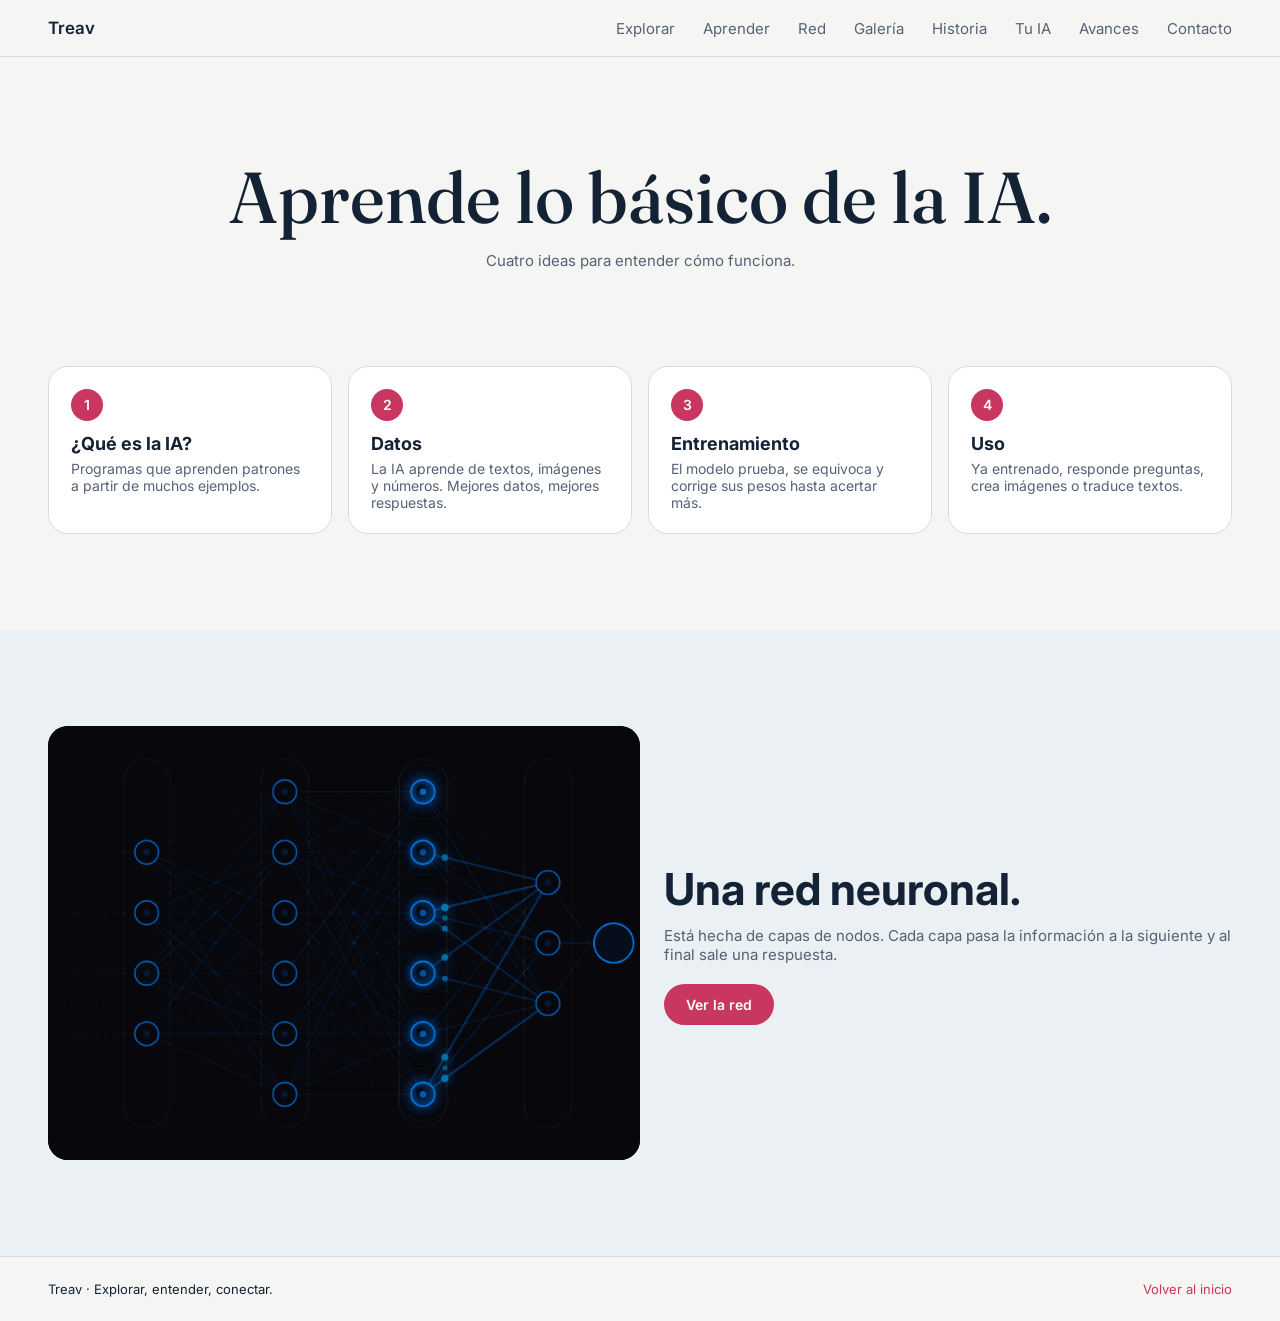
==== aprender.html @ 67cacda9 "Finalizacion 22 nov: subpaginas aprender y galeria realizadas de manera simple con su css" ====
<!DOCTYPE html>
<html lang="es">
<head>
<meta charset="UTF-8">
<meta name="viewport" content="width=device-width, initial-scale=1.0">
<title>Aprender · Treav</title>
<link rel="preconnect" href="https://fonts.googleapis.com">
<link rel="preconnect" href="https://fonts.gstatic.com" crossorigin>
<link href="https://fonts.googleapis.com/css2?family=Fraunces:opsz,wght@9..144,500&family=Inter:wght@400;500;600;700&display=swap" rel="stylesheet">
<link rel="stylesheet" href="css/estilos.css">
<link rel="stylesheet" href="css/aprender.css">
</head>
<body>
<header class="superior">
<a class="logo" href="index.html">
<h1>Treav</h1>
</a>
<nav class="menu">
<a href="index.html">Explorar</a>
<a href="aprender.html">Aprender</a>
<a href="index.html#red">Red</a>
<a href="galeria.html">Galería</a>
<a href="#">Historia</a>
<a href="#">Tu IA</a>
<a href="#">Avances</a>
<a href="#">Contacto</a>
</nav>
</header>

<main>

<section class="pagina-cabecera">
<h2 class="pagina-titulo">Aprende lo básico de la IA.</h2>
<p class="seccion-texto">Cuatro ideas para entender cómo funciona.</p>
</section>

<section class="seccion">
<div class="lecciones">
<div class="leccion">
<span class="leccion-numero">1</span>
<h3>¿Qué es la IA?</h3>
<p>Programas que aprenden patrones a partir de muchos ejemplos.</p>
</div>
<div class="leccion">
<span class="leccion-numero">2</span>
<h3>Datos</h3>
<p>La IA aprende de textos, imágenes y números. Mejores datos, mejores respuestas.</p>
</div>
<div class="leccion">
<span class="leccion-numero">3</span>
<h3>Entrenamiento</h3>
<p>El modelo prueba, se equivoca y corrige sus pesos hasta acertar más.</p>
</div>
<div class="leccion">
<span class="leccion-numero">4</span>
<h3>Uso</h3>
<p>Ya entrenado, responde preguntas, crea imágenes o traduce textos.</p>
</div>
</div>
</section>

<section class="seccion seccion-alterna">
<div class="explicacion">
<img class="explicacion-imagen" src="img/red-neuronal.gif" alt="Animación de una red neuronal con capas de nodos">
<div>
<h2 class="seccion-titulo">Una red neuronal.</h2>
<p class="seccion-texto">Está hecha de capas de nodos. Cada capa pasa la información a la siguiente y al final sale una respuesta.</p>
<a class="boton boton-principal explicacion-boton" href="index.html#red">Ver la red</a>
</div>
</div>
</section>

</main>

<footer class="pie">
<p>Treav · Explorar, entender, conectar.</p>
<a href="index.html">Volver al inicio</a>
</footer>
</body>
</html>
---- css/estilos.css ----
:root {
--fondo: RGB(245,246,243);
--fondo-alterno: RGB(234,240,244);
--blanco: RGB(255,255,255);
--tinta: RGB(20,34,53);
--gris: RGB(85,98,116);
--borde: RGB(214,220,226);
--rosa: RGB(201,54,96);
--rosa-oscuro: RGB(168,41,79);
--verde: RGB(37,211,102);
--pantalla: RGB(18,20,29);
}
* {
margin: 0;
padding: 0;
box-sizing: border-box;
}
body {
background-color: var(--fondo);
color: var(--tinta);
font-family: 'Inter', sans-serif;
}
.superior {
background-color: var(--fondo);
display: flex;
flex-wrap: wrap;
align-items: center;
justify-content: space-between;
gap: 12px;
padding: 14px 20px;
border-bottom: 1px solid var(--borde);
}
.logo {
text-decoration: none;
}
.superior h1 {
font-size: 15px;
font-weight: 600;
color: var(--tinta);
}
.menu {
width: 100%;
display: flex;
flex-wrap: wrap;
gap: 8px 16px;
}
.menu a {
font-size: 13px;
color: var(--gris);
text-decoration: none;
transition: color 0.2s;
}
.menu a:hover {
color: var(--rosa);
}
.portada {
position: relative;
overflow: hidden;
padding: 72px 20px 56px;
text-align: center;
}
.portada-red {
position: absolute;
top: 0;
left: 0;
width: 100%;
height: 100%;
object-fit: cover;
filter: invert(1);
mix-blend-mode: multiply;
}
.portada-esfera {
position: absolute;
top: 50%;
left: 50%;
width: 320px;
height: 320px;
transform: translate(-50%, -55%);
border-radius: 50%;
object-fit: cover;
filter: invert(1);
mix-blend-mode: multiply;
}
.portada-contenido {
position: relative;
}
.portada-titulo {
font-family: 'Fraunces', serif;
font-size: 40px;
font-weight: 500;
line-height: 1.05;
max-width: 760px;
margin: 0 auto;
}
.portada-texto {
font-size: 18px;
color: var(--gris);
margin-top: 16px;
}
.desliza {
font-size: 12px;
color: var(--gris);
margin-top: 28px;
}
.botones {
display: flex;
flex-wrap: wrap;
justify-content: center;
gap: 12px;
margin-top: 28px;
}
.boton {
display: inline-block;
padding: 12px 22px;
border-radius: 30px;
font-size: 14px;
font-weight: 600;
text-decoration: none;
}
.boton-principal {
background-color: var(--rosa);
color: var(--blanco);
}
.boton-principal:hover {
background-color: var(--rosa-oscuro);
}
.boton-secundario {
background-color: var(--fondo-alterno);
color: var(--tinta);
border: 1px solid var(--borde);
}
.boton-blanco {
background-color: var(--blanco);
color: var(--rosa);
}
.boton-borde {
color: var(--blanco);
border: 1px solid var(--blanco);
}
.boton-whatsapp {
display: flex;
align-items: center;
gap: 8px;
background-color: var(--verde);
color: var(--tinta);
}
.boton-whatsapp img {
width: 18px;
}
.seccion {
padding: 56px 20px;
}
.seccion-alterna {
background-color: var(--fondo-alterno);
}
.seccion-titulo {
font-size: 28px;
font-weight: 700;
}
.seccion-texto {
font-size: 15px;
color: var(--gris);
margin-top: 10px;
}
.centrado {
text-align: center;
}
.mapa {
display: flex;
flex-wrap: wrap;
justify-content: center;
gap: 12px;
margin-top: 28px;
padding: 40px 20px;
background-color: var(--blanco);
border-radius: 24px;
}
.nodo {
padding: 10px 18px;
border-radius: 30px;
border: 1px solid var(--borde);
font-size: 13px;
font-weight: 600;
color: var(--tinta);
text-decoration: none;
}
.nodo:hover {
color: var(--rosa);
border-color: var(--rosa);
}
.nodo-activo {
background-color: var(--rosa);
color: var(--blanco);
}
.cabecera {
display: flex;
align-items: center;
justify-content: space-between;
}
.objeto-3d {
display: none;
width: 120px;
filter: invert(1);
mix-blend-mode: multiply;
}
.tarjetas {
display: flex;
flex-direction: column;
gap: 16px;
margin-top: 28px;
}
.tarjeta {
background-color: var(--blanco);
border: 1px solid var(--borde);
border-radius: 20px;
overflow: hidden;
color: var(--tinta);
text-decoration: none;
}
.tarjeta-imagen {
display: block;
width: 100%;
height: 160px;
object-fit: cover;
background-color: var(--pantalla);
}
.tarjeta-pie {
display: flex;
align-items: center;
gap: 10px;
padding: 16px 18px;
}
.tarjeta-numero {
font-size: 11px;
color: var(--rosa);
}
.tarjeta-pie h3 {
font-size: 17px;
flex: 1;
}
.invitacion {
position: relative;
overflow: hidden;
background-color: var(--rosa);
color: var(--blanco);
text-align: center;
padding: 48px 24px;
border-radius: 24px;
}
.invitacion-cerebro {
position: absolute;
top: -20px;
right: -30px;
width: 160px;
mix-blend-mode: screen;
opacity: 0.6;
}
.invitacion h2 {
position: relative;
font-size: 28px;
max-width: 720px;
margin: 0 auto;
}
.invitacion p {
position: relative;
margin-top: 12px;
}
.whatsapp {
display: flex;
flex-direction: column;
align-items: flex-start;
gap: 16px;
margin-top: 16px;
padding: 22px;
background-color: var(--blanco);
border: 1px solid var(--borde);
border-radius: 20px;
}
.whatsapp-logo {
width: 48px;
}
.whatsapp-texto {
flex: 1;
}
.whatsapp h3 {
font-size: 16px;
}
.whatsapp p {
font-size: 13px;
color: var(--gris);
margin-top: 4px;
}
.pie {
display: flex;
flex-direction: column;
gap: 8px;
padding: 24px 20px;
border-top: 1px solid var(--borde);
font-size: 13px;
}
.pie a {
color: var(--rosa);
text-decoration: none;
}
@media (min-width: 768px) {
.superior {
flex-wrap: nowrap;
padding: 16px 32px;
}
.superior h1 {
font-size: 16px;
}
.menu {
width: auto;
flex-wrap: nowrap;
gap: 22px;
}
.menu a {
font-size: 14px;
}
.portada {
padding: 104px 32px 80px;
}
.portada-titulo {
font-size: 64px;
}
.portada-esfera {
width: 480px;
height: 480px;
}
.seccion {
padding: 80px 32px;
}
.seccion-titulo {
font-size: 36px;
}
.invitacion h2 {
font-size: 36px;
}
.objeto-3d {
display: block;
}
.tarjetas {
flex-direction: row;
}
.tarjeta {
flex: 1;
}
.invitacion-cerebro {
width: 240px;
}
.whatsapp {
flex-direction: row;
align-items: center;
}
.pie {
flex-direction: row;
justify-content: space-between;
padding: 24px 32px;
}
}
@media (min-width: 1200px) {
.superior {
padding: 18px 48px;
}
.superior h1 {
font-size: 17px;
}
.menu {
gap: 28px;
}
.menu a {
font-size: 15px;
}
.portada {
padding: 128px 48px 96px;
}
.portada-titulo {
font-size: 84px;
max-width: 980px;
}
.portada-esfera {
width: 600px;
height: 600px;
}
.seccion {
padding: 96px 48px;
}
.seccion-titulo {
font-size: 44px;
}
.invitacion h2 {
font-size: 44px;
}
.tarjeta-imagen {
height: 200px;
}
.pie {
padding: 24px 48px;
}
}
---- css/aprender.css ----
.pagina-cabecera {
padding: 56px 20px 0;
text-align: center;
}
.pagina-titulo {
font-family: 'Fraunces', serif;
font-size: 36px;
font-weight: 500;
}
.lecciones {
display: flex;
flex-direction: column;
gap: 16px;
}
.leccion {
background-color: var(--blanco);
border: 1px solid var(--borde);
border-radius: 20px;
padding: 22px;
}
.leccion-numero {
display: inline-block;
width: 32px;
height: 32px;
line-height: 32px;
text-align: center;
border-radius: 50%;
background-color: var(--rosa);
color: var(--blanco);
font-size: 14px;
font-weight: 600;
}
.leccion h3 {
font-size: 18px;
margin-top: 12px;
}
.leccion p {
font-size: 14px;
color: var(--gris);
margin-top: 6px;
}
.explicacion {
display: flex;
flex-direction: column;
gap: 24px;
}
.explicacion-imagen {
width: 100%;
border-radius: 20px;
background-color: var(--pantalla);
}
.explicacion-boton {
margin-top: 20px;
}
@media (min-width: 768px) {
.pagina-cabecera {
padding: 80px 32px 0;
}
.pagina-titulo {
font-size: 56px;
}
.lecciones {
flex-direction: row;
flex-wrap: wrap;
}
.leccion {
width: calc(50% - 8px);
}
.explicacion {
flex-direction: row;
align-items: center;
}
.explicacion-imagen {
width: 50%;
}
}
@media (min-width: 1200px) {
.pagina-cabecera {
padding: 96px 48px 0;
}
.pagina-titulo {
font-size: 72px;
}
.leccion {
width: calc(25% - 12px);
}
}
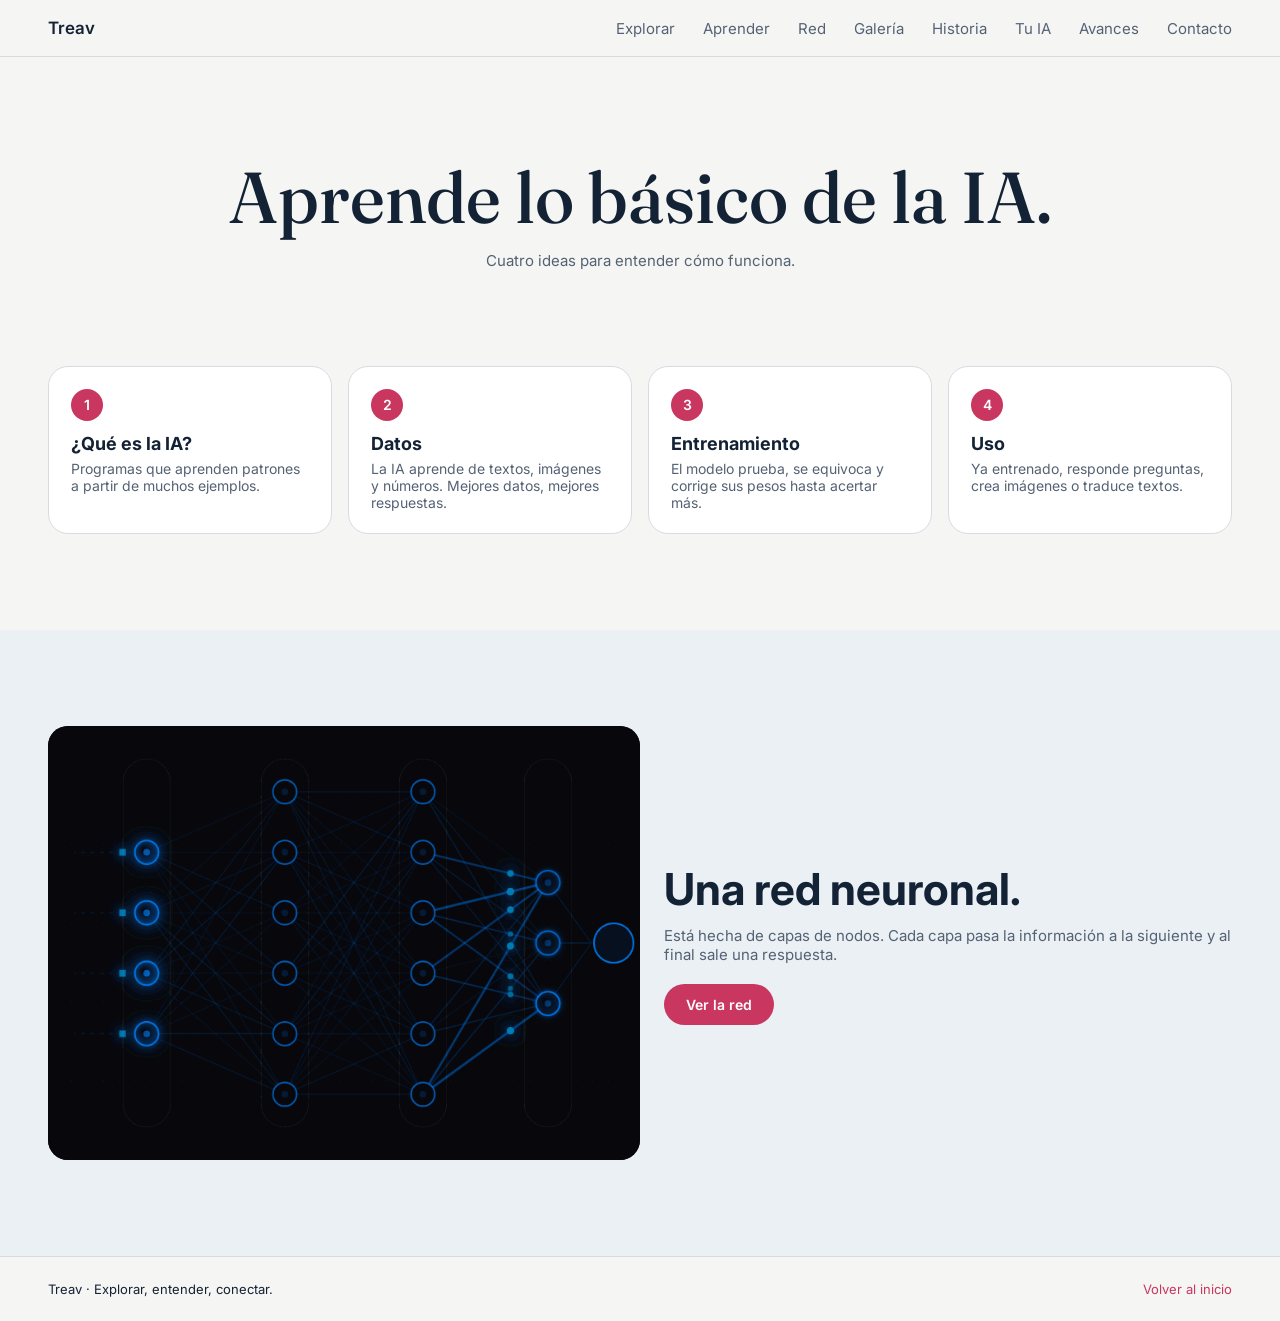
==== commit 73640775: "Finalizacion 23 nov: subpaginas historia y tu ia realizadas de manera simple con su css" ====
--- a/aprender.html
+++ b/aprender.html
@@ -20,8 +20,8 @@
 <a href="aprender.html">Aprender</a>
 <a href="index.html#red">Red</a>
 <a href="galeria.html">Galería</a>
-<a href="#">Historia</a>
-<a href="#">Tu IA</a>
+<a href="historia.html">Historia</a>
+<a href="tu-ia.html">Tu IA</a>
 <a href="#">Avances</a>
 <a href="#">Contacto</a>
 </nav>
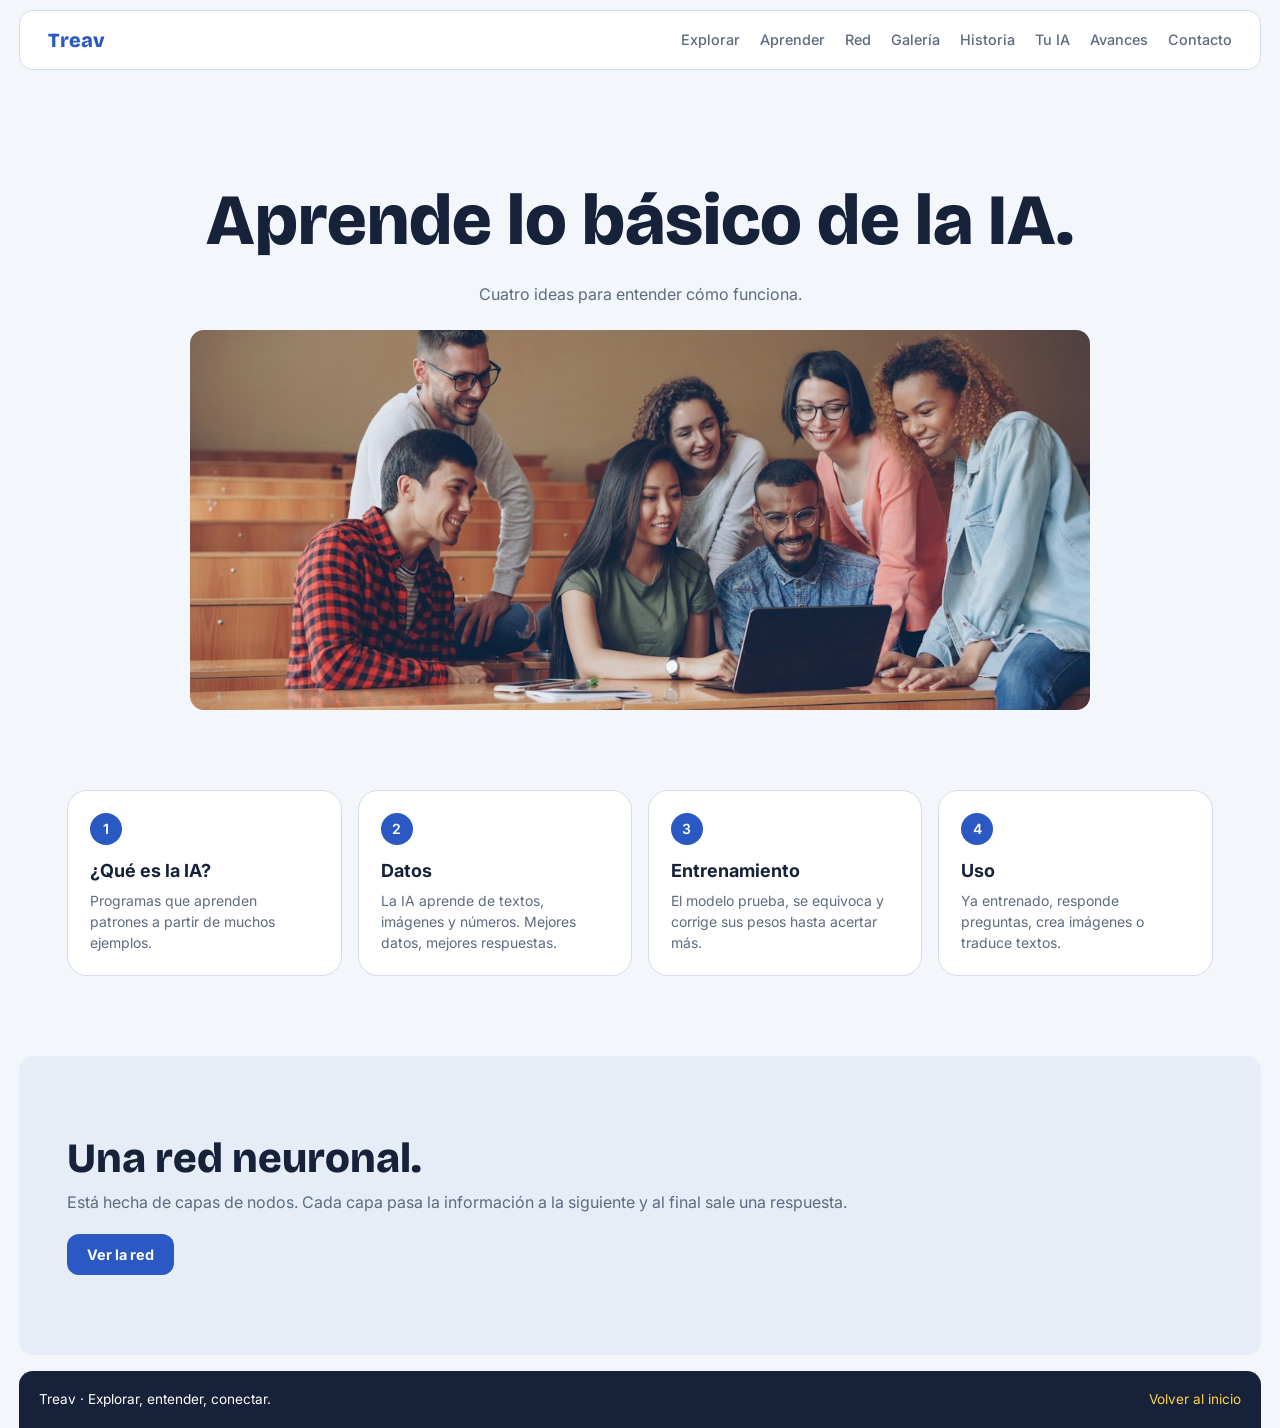
==== commit ec95b4dd: "Finalizacion 23 nov: nuevo diseño para estudiantes, fotos nuevas y subpaginas explorar, red, avances" ====
--- a/aprender.html
+++ b/aprender.html
@@ -6,7 +6,7 @@
 <title>Aprender · Treav</title>
 <link rel="preconnect" href="https://fonts.googleapis.com">
 <link rel="preconnect" href="https://fonts.gstatic.com" crossorigin>
-<link href="https://fonts.googleapis.com/css2?family=Fraunces:opsz,wght@9..144,500&family=Inter:wght@400;500;600;700&display=swap" rel="stylesheet">
+<link href="https://fonts.googleapis.com/css2?family=Bricolage+Grotesque:opsz,wght@12..96,600;12..96,800&family=Inter:wght@400;500;600;700&display=swap" rel="stylesheet">
 <link rel="stylesheet" href="css/estilos.css">
 <link rel="stylesheet" href="css/aprender.css">
 </head>
@@ -16,14 +16,14 @@
 <h1>Treav</h1>
 </a>
 <nav class="menu">
-<a href="index.html">Explorar</a>
+<a href="explorar.html">Explorar</a>
 <a href="aprender.html">Aprender</a>
-<a href="index.html#red">Red</a>
+<a href="red-neuronal.html">Red</a>
 <a href="galeria.html">Galería</a>
 <a href="historia.html">Historia</a>
 <a href="tu-ia.html">Tu IA</a>
-<a href="#">Avances</a>
-<a href="#">Contacto</a>
+<a href="avances.html">Avances</a>
+<a href="contacto.html">Contacto</a>
 </nav>
 </header>
 
@@ -32,6 +32,7 @@
 <section class="pagina-cabecera">
 <h2 class="pagina-titulo">Aprende lo básico de la IA.</h2>
 <p class="seccion-texto">Cuatro ideas para entender cómo funciona.</p>
+<img class="cabecera-foto" src="img/clase-virtual.jpg" alt="Estudiantes en una clase por video con una laptop">
 </section>
 
 <section class="seccion">
@@ -61,7 +62,6 @@
 
 <section class="seccion seccion-alterna">
 <div class="explicacion">
-<img class="explicacion-imagen" src="img/red-neuronal.gif" alt="Animación de una red neuronal con capas de nodos">
 <div>
 <h2 class="seccion-titulo">Una red neuronal.</h2>
 <p class="seccion-texto">Está hecha de capas de nodos. Cada capa pasa la información a la siguiente y al final sale una respuesta.</p>
--- a/css/estilos.css
+++ b/css/estilos.css
@@ -1,63 +1,80 @@
 :root {
---fondo: RGB(245,246,243);
---fondo-alterno: RGB(234,240,244);
---blanco: RGB(255,255,255);
---tinta: RGB(20,34,53);
---gris: RGB(85,98,116);
---borde: RGB(214,220,226);
---rosa: RGB(201,54,96);
---rosa-oscuro: RGB(168,41,79);
---verde: RGB(37,211,102);
---pantalla: RGB(18,20,29);
+--fondo: #F3F6FB;
+--fondo-alterno: #E6EDF7;
+--blanco: #FFFFFF;
+--tinta: #16213A;
+--gris: #5C6B80;
+--borde: #D5DEEA;
+--azul: #2B59C3;
+--azul-oscuro: #1E4396;
+--amarillo: #FFD23F;
+--verde: #25D366;
+--pantalla: #0F1A2E;
 }
 * {
+box-sizing: border-box;
 margin: 0;
 padding: 0;
-box-sizing: border-box;
 }
 body {
-background-color: var(--fondo);
+background: var(--fondo);
 color: var(--tinta);
-font-family: 'Inter', sans-serif;
+font-family: "Inter", sans-serif;
+line-height: 1.5;
+}
+.superior h1,
+.portada-titulo,
+.seccion-titulo,
+.tarjeta-pie h3,
+.invitacion h2,
+.whatsapp h3 {
+font-family: "Bricolage Grotesque", sans-serif;
+font-weight: 800;
 }
 .superior {
-background-color: var(--fondo);
 display: flex;
 flex-wrap: wrap;
 align-items: center;
 justify-content: space-between;
 gap: 12px;
-padding: 14px 20px;
-border-bottom: 1px solid var(--borde);
+width: 97%;
+margin: 10px auto 0;
+padding: 12px 20px;
+background: var(--blanco);
+border: 1px solid var(--borde);
+border-radius: 14px;
 }
 .logo {
 text-decoration: none;
 }
 .superior h1 {
-font-size: 15px;
-font-weight: 600;
-color: var(--tinta);
+font-size: 1.25rem;
+color: var(--azul);
 }
 .menu {
 width: 100%;
 display: flex;
 flex-wrap: wrap;
-gap: 8px 16px;
+gap: 6px 14px;
 }
 .menu a {
-font-size: 13px;
+font-size: 0.85rem;
+font-weight: 500;
 color: var(--gris);
 text-decoration: none;
-transition: color 0.2s;
 }
 .menu a:hover {
-color: var(--rosa);
+color: var(--azul);
 }
 .portada {
 position: relative;
 overflow: hidden;
-padding: 72px 20px 56px;
+width: 97%;
+margin: 12px auto 0;
+padding: 64px 20px 48px;
 text-align: center;
+background: var(--blanco);
+border-radius: 14px;
 }
 .portada-red {
 position: absolute;
@@ -68,99 +85,101 @@
 object-fit: cover;
 filter: invert(1);
 mix-blend-mode: multiply;
+opacity: 0.5;
 }
 .portada-esfera {
 position: absolute;
 top: 50%;
 left: 50%;
-width: 320px;
-height: 320px;
+width: 300px;
+height: 300px;
 transform: translate(-50%, -55%);
 border-radius: 50%;
 object-fit: cover;
 filter: invert(1);
 mix-blend-mode: multiply;
+opacity: 0.6;
 }
 .portada-contenido {
 position: relative;
 }
 .portada-titulo {
-font-family: 'Fraunces', serif;
-font-size: 40px;
-font-weight: 500;
+font-size: clamp(2.25rem, 6vw, 4.5rem);
 line-height: 1.05;
-max-width: 760px;
+max-width: 900px;
 margin: 0 auto;
 }
 .portada-texto {
-font-size: 18px;
+font-size: 1.1rem;
 color: var(--gris);
-margin-top: 16px;
+margin-top: 14px;
 }
 .desliza {
-font-size: 12px;
+font-size: 0.75rem;
 color: var(--gris);
-margin-top: 28px;
+margin-top: 24px;
 }
 .botones {
 display: flex;
 flex-wrap: wrap;
 justify-content: center;
-gap: 12px;
-margin-top: 28px;
+gap: 10px;
+margin-top: 24px;
 }
 .boton {
 display: inline-block;
-padding: 12px 22px;
-border-radius: 30px;
-font-size: 14px;
-font-weight: 600;
+padding: 10px 20px;
+border-radius: 12px;
+font-size: 0.9rem;
+font-weight: 700;
 text-decoration: none;
 }
 .boton-principal {
-background-color: var(--rosa);
+background: var(--azul);
 color: var(--blanco);
 }
 .boton-principal:hover {
-background-color: var(--rosa-oscuro);
+background: var(--azul-oscuro);
 }
 .boton-secundario {
-background-color: var(--fondo-alterno);
+background: var(--amarillo);
 color: var(--tinta);
-border: 1px solid var(--borde);
 }
 .boton-blanco {
-background-color: var(--blanco);
-color: var(--rosa);
+background: var(--blanco);
+color: var(--azul);
 }
 .boton-borde {
 color: var(--blanco);
-border: 1px solid var(--blanco);
+border: 2px solid var(--blanco);
 }
 .boton-whatsapp {
 display: flex;
 align-items: center;
 gap: 8px;
-background-color: var(--verde);
+background: var(--verde);
 color: var(--tinta);
 }
 .boton-whatsapp img {
 width: 18px;
 }
 .seccion {
-padding: 56px 20px;
+width: 97%;
+margin: 0 auto;
+padding: 48px 16px;
 }
 .seccion-alterna {
-background-color: var(--fondo-alterno);
+background: var(--fondo-alterno);
+border-radius: 14px;
 }
 .seccion-titulo {
-font-size: 28px;
-font-weight: 700;
+font-size: clamp(1.6rem, 4vw, 2.6rem);
+line-height: 1.1;
 }
 .seccion-texto {
-font-size: 15px;
+font-size: 1rem;
 color: var(--gris);
-margin-top: 10px;
+margin-top: 8px;
 }
 .centrado {
 text-align: center;
@@ -169,28 +188,47 @@
 display: flex;
 flex-wrap: wrap;
 justify-content: center;
-gap: 12px;
-margin-top: 28px;
-padding: 40px 20px;
-background-color: var(--blanco);
-border-radius: 24px;
+gap: 10px;
+margin-top: 24px;
+padding: 32px 16px;
+background: var(--blanco);
+border: 1px solid var(--borde);
+border-radius: 14px;
 }
 .nodo {
-padding: 10px 18px;
-border-radius: 30px;
+padding: 8px 16px;
+border-radius: 12px;
 border: 1px solid var(--borde);
-font-size: 13px;
+font-size: 0.85rem;
 font-weight: 600;
 color: var(--tinta);
 text-decoration: none;
 }
 .nodo:hover {
-color: var(--rosa);
-border-color: var(--rosa);
+color: var(--azul);
+border-color: var(--azul);
 }
 .nodo-activo {
-background-color: var(--rosa);
-color: var(--blanco);
+background: var(--amarillo);
+border-color: var(--amarillo);
+}
+.estudiantes {
+display: grid;
+grid-template-columns: 1fr;
+align-items: center;
+gap: 20px;
+}
+.estudiantes-foto,
+.cabecera-foto {
+width: 100%;
+height: 220px;
+object-fit: cover;
+border-radius: 14px;
+}
+.cabecera-foto {
+display: block;
+max-width: 900px;
+margin: 24px auto 0;
 }
 .cabecera {
 display: flex;
@@ -199,20 +237,20 @@
 }
 .objeto-3d {
 display: none;
-width: 120px;
+width: 110px;
 filter: invert(1);
 mix-blend-mode: multiply;
 }
 .tarjetas {
-display: flex;
-flex-direction: column;
-gap: 16px;
-margin-top: 28px;
+display: grid;
+grid-template-columns: 1fr;
+gap: 14px;
+margin-top: 24px;
 }
 .tarjeta {
-background-color: var(--blanco);
+background: var(--blanco);
 border: 1px solid var(--borde);
-border-radius: 20px;
+border-radius: 14px;
 overflow: hidden;
 color: var(--tinta);
 text-decoration: none;
@@ -222,132 +260,137 @@
 width: 100%;
 height: 160px;
 object-fit: cover;
-background-color: var(--pantalla);
+background: var(--pantalla);
 }
 .tarjeta-pie {
 display: flex;
 align-items: center;
 gap: 10px;
-padding: 16px 18px;
+padding: 14px 16px;
 }
 .tarjeta-numero {
-font-size: 11px;
-color: var(--rosa);
+padding: 2px 8px;
+border-radius: 6px;
+background: var(--amarillo);
+font-size: 0.7rem;
+font-weight: 700;
 }
 .tarjeta-pie h3 {
-font-size: 17px;
+font-size: 1.1rem;
 flex: 1;
 }
 .invitacion {
 position: relative;
 overflow: hidden;
-background-color: var(--rosa);
+background: var(--azul);
 color: var(--blanco);
 text-align: center;
-padding: 48px 24px;
-border-radius: 24px;
+padding: 40px 20px;
+border-radius: 14px;
 }
 .invitacion-cerebro {
 position: absolute;
 top: -20px;
 right: -30px;
-width: 160px;
+width: 150px;
 mix-blend-mode: screen;
-opacity: 0.6;
+opacity: 0.5;
 }
 .invitacion h2 {
 position: relative;
-font-size: 28px;
+font-size: clamp(1.6rem, 4vw, 2.6rem);
+line-height: 1.1;
 max-width: 720px;
 margin: 0 auto;
 }
 .invitacion p {
 position: relative;
-margin-top: 12px;
+margin-top: 10px;
 }
 .whatsapp {
 display: flex;
 flex-direction: column;
 align-items: flex-start;
-gap: 16px;
-margin-top: 16px;
-padding: 22px;
-background-color: var(--blanco);
+gap: 14px;
+margin-top: 14px;
+padding: 20px;
+background: var(--blanco);
 border: 1px solid var(--borde);
-border-radius: 20px;
+border-radius: 14px;
 }
 .whatsapp-logo {
-width: 48px;
+width: 44px;
 }
 .whatsapp-texto {
 flex: 1;
 }
 .whatsapp h3 {
-font-size: 16px;
+font-size: 1.05rem;
 }
 .whatsapp p {
-font-size: 13px;
+font-size: 0.85rem;
 color: var(--gris);
 margin-top: 4px;
 }
 .pie {
 display: flex;
 flex-direction: column;
-gap: 8px;
-padding: 24px 20px;
-border-top: 1px solid var(--borde);
-font-size: 13px;
+align-items: center;
+gap: 6px;
+width: 97%;
+margin: 16px auto 0;
+padding: 18px 20px;
+background: var(--tinta);
+color: var(--blanco);
+border-radius: 14px 14px 0 0;
+font-size: 0.85rem;
+text-align: center;
 }
 .pie a {
-color: var(--rosa);
+color: var(--amarillo);
 text-decoration: none;
 }
 @media (min-width: 768px) {
 .superior {
 flex-wrap: nowrap;
-padding: 16px 32px;
-}
-.superior h1 {
-font-size: 16px;
+padding: 14px 28px;
 }
 .menu {
 width: auto;
 flex-wrap: nowrap;
-gap: 22px;
+gap: 20px;
 }
 .menu a {
-font-size: 14px;
+font-size: 0.9rem;
 }
 .portada {
-padding: 104px 32px 80px;
-}
-.portada-titulo {
-font-size: 64px;
+padding: 96px 32px 72px;
 }
 .portada-esfera {
-width: 480px;
-height: 480px;
+width: 440px;
+height: 440px;
 }
 .seccion {
-padding: 80px 32px;
-}
-.seccion-titulo {
-font-size: 36px;
-}
-.invitacion h2 {
-font-size: 36px;
+padding: 64px 28px;
+}
+.estudiantes {
+grid-template-columns: 1fr 1fr;
+gap: 32px;
+}
+.estudiantes-foto {
+height: 300px;
+}
+.cabecera-foto {
+height: 320px;
 }
 .objeto-3d {
 display: block;
 }
 .tarjetas {
-flex-direction: row;
-}
-.tarjeta {
-flex: 1;
+grid-template-columns: repeat(3, minmax(0, 1fr));
 }
 .invitacion-cerebro {
-width: 240px;
+width: 220px;
 }
 .whatsapp {
 flex-direction: row;
@@ -356,46 +399,26 @@
 .pie {
 flex-direction: row;
 justify-content: space-between;
-padding: 24px 32px;
 }
 }
 @media (min-width: 1200px) {
-.superior {
-padding: 18px 48px;
-}
-.superior h1 {
-font-size: 17px;
-}
-.menu {
-gap: 28px;
-}
-.menu a {
-font-size: 15px;
-}
 .portada {
-padding: 128px 48px 96px;
-}
-.portada-titulo {
-font-size: 84px;
-max-width: 980px;
+padding: 120px 48px 96px;
 }
 .portada-esfera {
-width: 600px;
-height: 600px;
+width: 560px;
+height: 560px;
 }
 .seccion {
-padding: 96px 48px;
-}
-.seccion-titulo {
-font-size: 44px;
-}
-.invitacion h2 {
-font-size: 44px;
+padding: 80px 48px;
 }
 .tarjeta-imagen {
 height: 200px;
 }
-.pie {
-padding: 24px 48px;
-}
-}
+.estudiantes-foto {
+height: 360px;
+}
+.cabecera-foto {
+height: 380px;
+}
+}
--- a/css/aprender.css
+++ b/css/aprender.css
@@ -3,9 +3,9 @@
 text-align: center;
 }
 .pagina-titulo {
-font-family: 'Fraunces', serif;
+font-family: 'Bricolage Grotesque', sans-serif;
 font-size: 36px;
-font-weight: 500;
+font-weight: 800;
 }
 .lecciones {
 display: flex;
@@ -25,7 +25,7 @@
 line-height: 32px;
 text-align: center;
 border-radius: 50%;
-background-color: var(--rosa);
+background-color: var(--azul);
 color: var(--blanco);
 font-size: 14px;
 font-weight: 600;
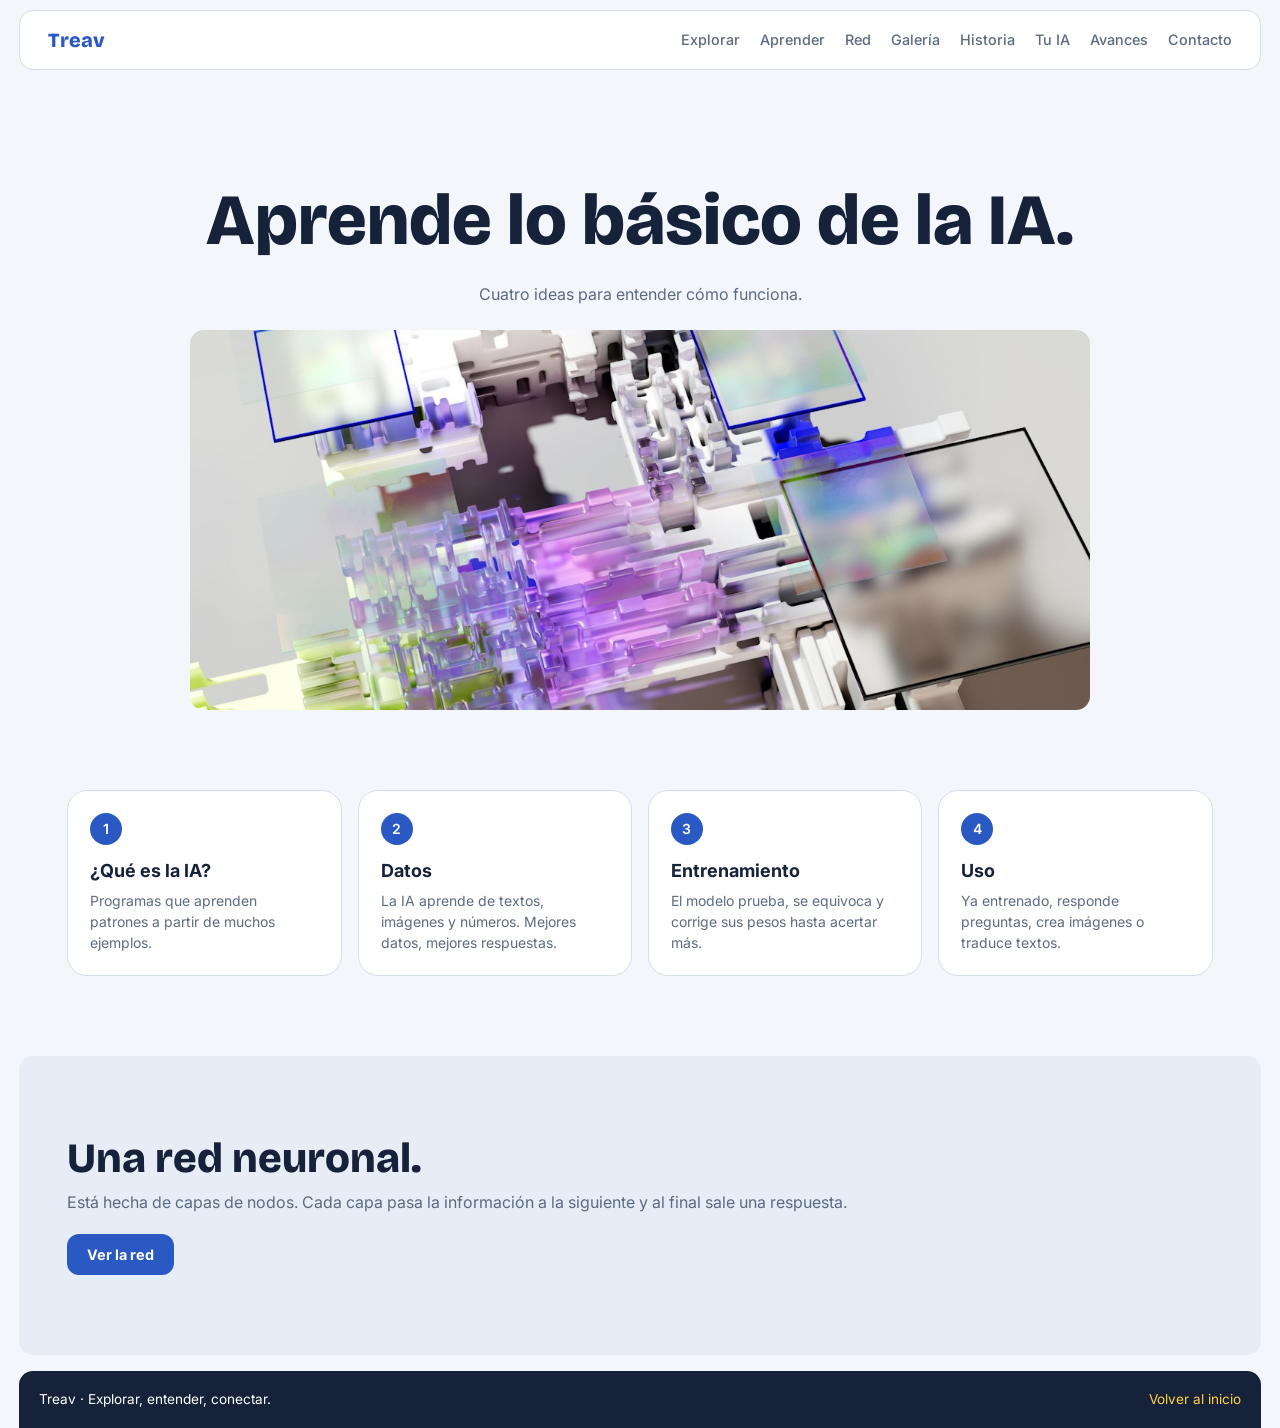
==== commit 3d0f8673: "Finalizacion 23 nov: cuestionario en tu ia, modelos actuales, imagenes de ia, animacion de red y bot" ====
--- a/aprender.html
+++ b/aprender.html
@@ -32,7 +32,7 @@
 <section class="pagina-cabecera">
 <h2 class="pagina-titulo">Aprende lo básico de la IA.</h2>
 <p class="seccion-texto">Cuatro ideas para entender cómo funciona.</p>
-<img class="cabecera-foto" src="img/clase-virtual.jpg" alt="Estudiantes en una clase por video con una laptop">
+<img class="cabecera-foto" src="img/red-computadoras.jpg" alt="Red neuronal artificial representada con objetos físicos conectados">
 </section>
 
 <section class="seccion">
--- a/css/estilos.css
+++ b/css/estilos.css
@@ -422,3 +422,114 @@
 height: 380px;
 }
 }
+.red-animada {
+width: 100%;
+max-height: 300px;
+padding: 16px;
+background: var(--pantalla);
+border-radius: 14px;
+}
+.red-lineas line {
+stroke: #3A5A9E;
+stroke-width: 1.5;
+}
+.nodo-red {
+fill: var(--pantalla);
+stroke: #5B8DEF;
+stroke-width: 3;
+animation: encender 3s infinite;
+}
+.capa-2 {
+animation-delay: 1s;
+}
+.capa-3 {
+animation-delay: 2s;
+}
+@keyframes encender {
+0%, 100% {
+fill: var(--pantalla);
+}
+15% {
+fill: var(--amarillo);
+}
+40% {
+fill: var(--pantalla);
+}
+}
+@media (prefers-reduced-motion: reduce) {
+.nodo-red {
+animation: none;
+}
+}
+.mapa {
+position: relative;
+overflow: hidden;
+}
+.mapa-esfera {
+display: block;
+width: 220px;
+height: 220px;
+margin: 0 auto 16px;
+border-radius: 50%;
+object-fit: cover;
+filter: invert(1) hue-rotate(180deg);
+mix-blend-mode: multiply;
+}
+.nodo {
+position: relative;
+background: var(--blanco);
+box-shadow: 0 4px 14px rgba(22, 33, 58, 0.12);
+}
+.mapa .nodo-activo {
+background: var(--amarillo);
+}
+.superior {
+position: sticky;
+top: 10px;
+z-index: 5;
+}
+a:focus-visible,
+button:focus-visible,
+input:focus-visible {
+outline: 3px solid var(--amarillo);
+outline-offset: 3px;
+}
+@media (min-width: 768px) {
+.mapa {
+display: block;
+height: 460px;
+}
+.mapa-esfera {
+position: absolute;
+top: 50%;
+left: 50%;
+width: 380px;
+height: 380px;
+margin: 0;
+transform: translate(-50%, -50%);
+}
+.nodo {
+position: absolute;
+transform: translate(-50%, -50%);
+}
+.nodo-1 {
+top: 50%;
+left: 22%;
+}
+.nodo-2 {
+top: 20%;
+left: 50%;
+}
+.nodo-3 {
+top: 38%;
+left: 78%;
+}
+.nodo-4 {
+top: 82%;
+left: 48%;
+}
+.nodo-5 {
+top: 66%;
+left: 76%;
+}
+}
